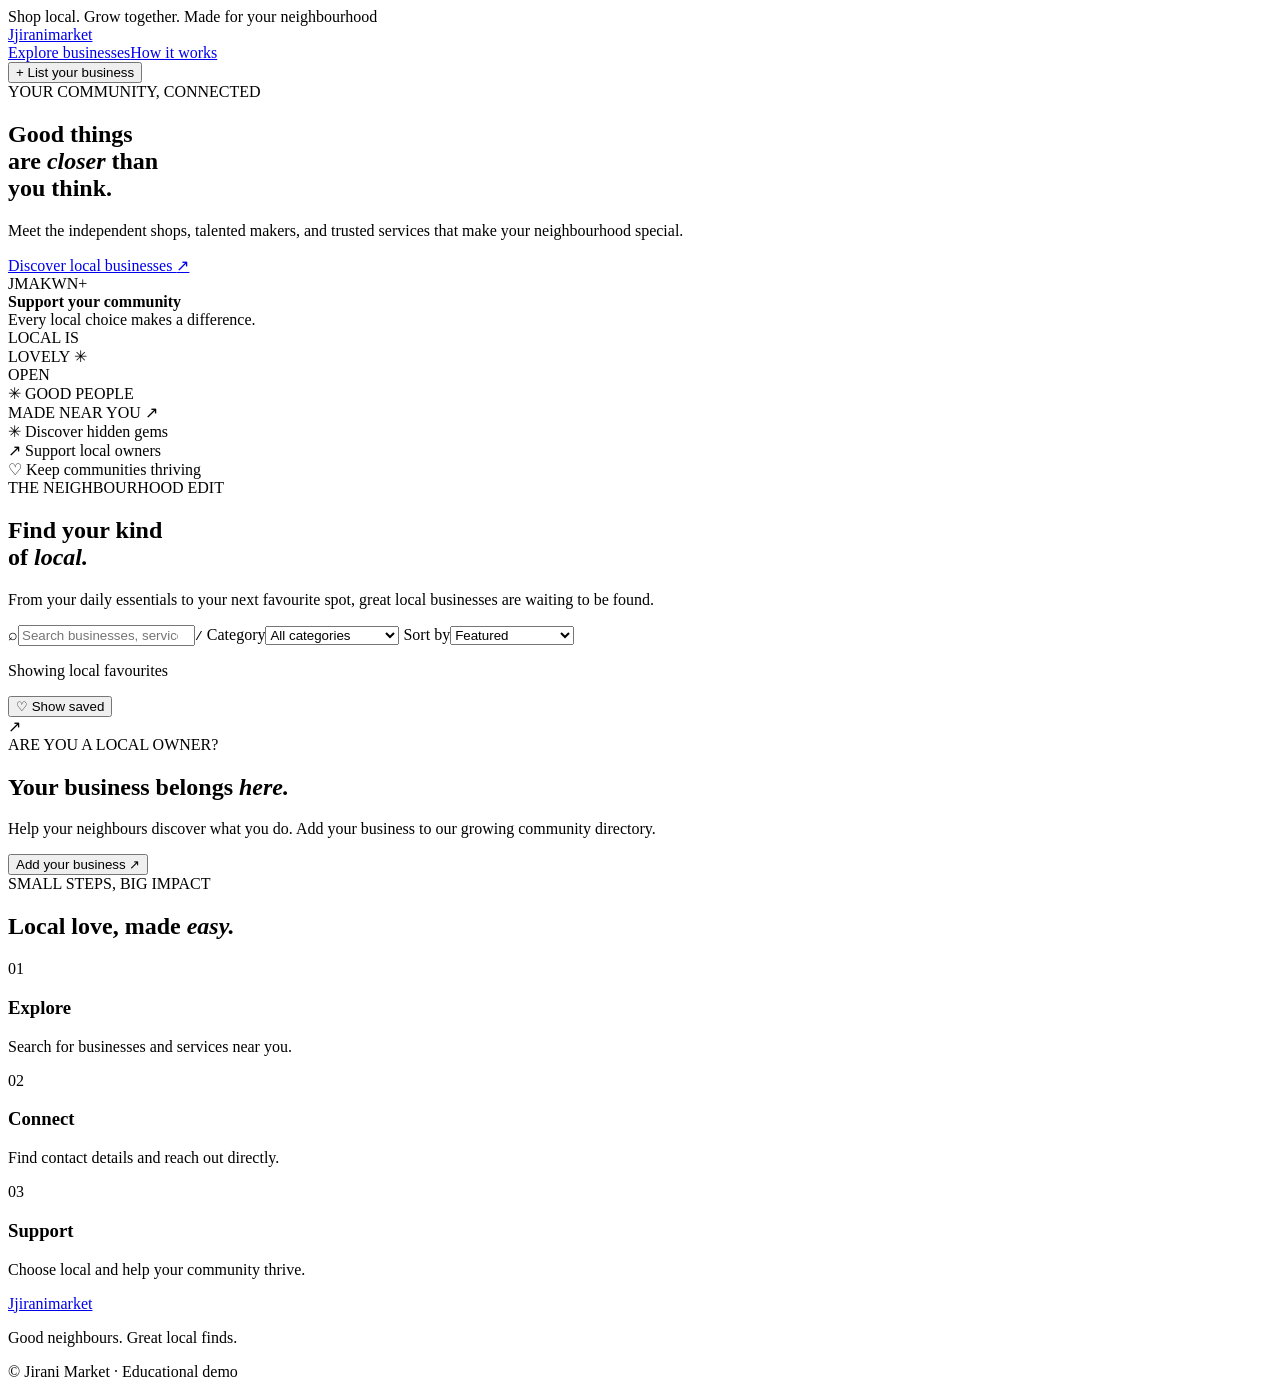
==== 09-local-business-marketplace/index.html @ b2adacb1 "Add Project 9 marketplace HTML" ====
<!doctype html>
<html lang="en">
<head>
  <meta charset="utf-8">
  <meta name="viewport" content="width=device-width, initial-scale=1">
  <meta name="description" content="Discover shops and services around your community with Jirani Market.">
  <title>Jirani Market — Discover local businesses</title>
  <link rel="preconnect" href="https://fonts.googleapis.com">
  <link rel="preconnect" href="https://fonts.gstatic.com" crossorigin>
  <link href="https://fonts.googleapis.com/css2?family=DM+Sans:wght@400;500;600;700&family=Manrope:wght@500;600;700;800&display=swap" rel="stylesheet">
  <link rel="stylesheet" href="styles.css">
  <script src="app.js" defer></script>
</head>
<body>
  <div class="announcement"><span class="announcement-dot"></span> Shop local. Grow together. <span class="announcement-note">Made for your neighbourhood</span></div>
  <header class="site-header">
    <a class="brand" href="#" aria-label="Jirani Market home"><span class="brand-mark">J</span><span>jirani<span class="brand-light">market</span></span></a>
    <nav class="desktop-nav" aria-label="Main navigation"><a href="#discover">Explore businesses</a><a href="#how-it-works">How it works</a></nav>
    <button class="button button-dark header-cta" id="open-listing">+ List your business</button>
  </header>

  <main>
    <section class="hero">
      <div class="hero-copy">
        <div class="eyebrow"><span class="eyebrow-line"></span> YOUR COMMUNITY, CONNECTED</div>
        <h1>Good things<br>are <em>closer</em> than<br>you think.</h1>
        <p class="hero-description">Meet the independent shops, talented makers, and trusted services that make your neighbourhood special.</p>
        <a class="button button-lime" href="#discover">Discover local businesses <span aria-hidden="true">↗</span></a>
        <div class="hero-proof"><div class="avatar-stack"><span>JM</span><span>AK</span><span>WN</span><span>+</span></div><span><strong>Support your community</strong><br>Every local choice makes a difference.</span></div>
      </div>
      <div class="hero-art" aria-label="Illustration of local shopping bags and storefronts">
        <div class="art-sun"></div><div class="art-label">LOCAL IS<br>LOVELY <span>✳</span></div>
        <div class="shopfront shopfront-back"><div class="shop-awning"></div><div class="shop-window"></div><div class="shop-door"></div></div>
        <div class="shopfront shopfront-front"><div class="shop-awning"></div><div class="shop-window"></div><div class="shop-door"></div><div class="shop-sign">OPEN</div></div>
        <div class="plant plant-one"><i></i><i></i><i></i><b></b></div><div class="plant plant-two"><i></i><i></i><i></i><b></b></div>
        <div class="floating-tag tag-one">✳ GOOD PEOPLE</div><div class="floating-tag tag-two">MADE NEAR YOU ↗</div>
        <div class="ground"></div>
      </div>
    </section>

    <section class="trust-strip" aria-label="Marketplace values"><div><span>✳</span> Discover hidden gems</div><div><span>↗</span> Support local owners</div><div><span>♡</span> Keep communities thriving</div></section>

    <section class="discover section-wrap" id="discover">
      <div class="section-heading"><div><div class="eyebrow">THE NEIGHBOURHOOD EDIT</div><h2>Find your kind<br>of <em>local.</em></h2></div><p>From your daily essentials to your next favourite spot, great local businesses are waiting to be found.</p></div>
      <div class="search-panel">
        <label class="search-box"><span aria-hidden="true">⌕</span><input id="search-input" type="search" placeholder="Search businesses, services, locations..." autocomplete="off"><kbd>/</kbd></label>
        <label class="filter-label"><span>Category</span><select id="category-filter"><option value="all">All categories</option><option value="Food & Drink">Food &amp; Drink</option><option value="Fashion">Fashion</option><option value="Beauty & Wellness">Beauty &amp; Wellness</option><option value="Home Services">Home Services</option><option value="Electronics">Electronics</option><option value="Shopping">Shopping</option></select></label>
        <label class="filter-label sort-filter"><span>Sort by</span><select id="sort-filter"><option value="featured">Featured</option><option value="name">Name A–Z</option><option value="price">Price: low to high</option></select></label>
      </div>
      <div class="results-bar"><p id="results-count" aria-live="polite">Showing local favourites</p><button id="favorites-toggle" class="text-button" aria-pressed="false">♡ <span>Show saved</span></button></div>
      <div id="business-grid" class="business-grid" aria-live="polite"></div>
      <div id="empty-state" class="empty-state" hidden><span>⌕</span><h3>No businesses found</h3><p>Try another search or change your filters.</p><button class="button button-dark" id="reset-filters">Clear filters</button></div>
    </section>

    <section class="owner-banner section-wrap" id="how-it-works">
      <div class="owner-symbol">↗</div><div><div class="eyebrow">ARE YOU A LOCAL OWNER?</div><h2>Your business belongs <em>here.</em></h2><p>Help your neighbours discover what you do. Add your business to our growing community directory.</p></div><button class="button button-lime" id="open-listing-bottom">Add your business <span>↗</span></button>
    </section>
    <section class="how-section section-wrap"><div class="eyebrow">SMALL STEPS, BIG IMPACT</div><h2>Local love, made <em>easy.</em></h2><div class="steps"><article><span>01</span><h3>Explore</h3><p>Search for businesses and services near you.</p></article><article><span>02</span><h3>Connect</h3><p>Find contact details and reach out directly.</p></article><article><span>03</span><h3>Support</h3><p>Choose local and help your community thrive.</p></article></div></section>
  </main>

  <footer class="site-footer"><a class="brand" href="#"><span class="brand-mark">J</span><span>jirani<span class="brand-light">market</span></span></a><p>Good neighbours. Great local finds.</p><span>© <span id="year"></span> Jirani Market · Educational demo</span></footer>

  <dialog id="listing-dialog" class="listing-dialog">
    <form id="listing-form" class="listing-form">
      <div class="dialog-top"><div><div class="eyebrow">JOIN THE NEIGHBOURHOOD</div><h2>List your <em>business.</em></h2></div><button type="button" class="icon-button" id="close-dialog" aria-label="Close form">×</button></div>
      <p class="form-intro">Share the basics so people can discover what you do. This demo saves the listing only in this browser.</p>
      <label>Business name<input name="name" required maxlength="70" placeholder="e.g. Amina's Fresh Bakes"></label>
      <div class="form-row"><label>Category<select name="category" required><option value="">Choose category</option><option>Food &amp; Drink</option><option>Fashion</option><option>Beauty &amp; Wellness</option><option>Home Services</option><option>Electronics</option><option>Shopping</option></select></label><label>Location<input name="location" required maxlength="70" placeholder="e.g. Mombasa"></label></div>
      <div class="form-row"><label>Typical price (KSh)<input name="price" type="number" min="0" step="1" placeholder="e.g. 500"></label><label>Phone / WhatsApp<input name="phone" type="tel" maxlength="20" placeholder="+254 7xx xxx xxx"></label></div>
      <label>Short description<textarea name="description" required maxlength="180" rows="3" placeholder="What makes your business special?"></textarea></label>
      <label>Emoji for your listing<input name="emoji" maxlength="4" placeholder="e.g. 🧁"></label>
      <p class="form-error" id="form-error" role="alert"></p>
      <div class="dialog-actions"><button type="button" class="button button-outline" id="cancel-dialog">Cancel</button><button type="submit" class="button button-dark">Save listing <span>↗</span></button></div>
    </form>
  </dialog>
  <div id="toast" class="toast" role="status" aria-live="polite"></div>
</body>
</html>
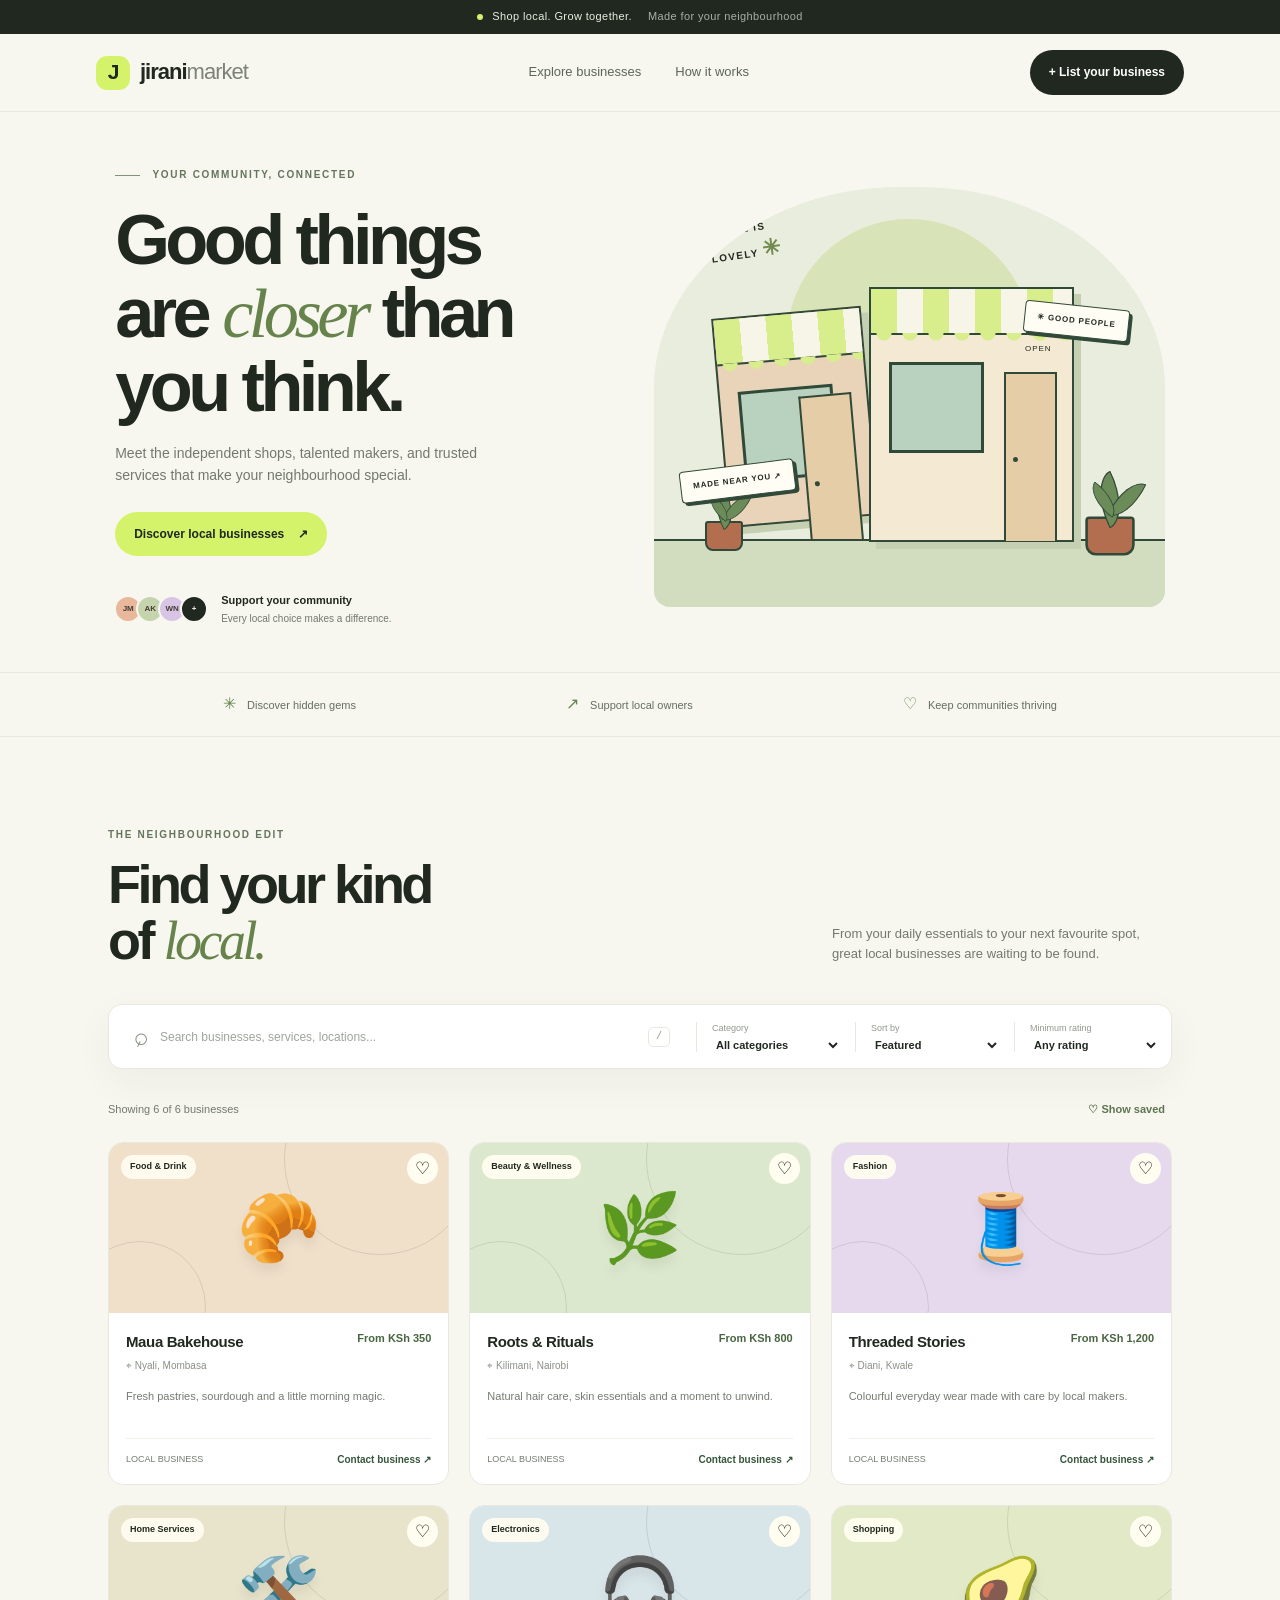
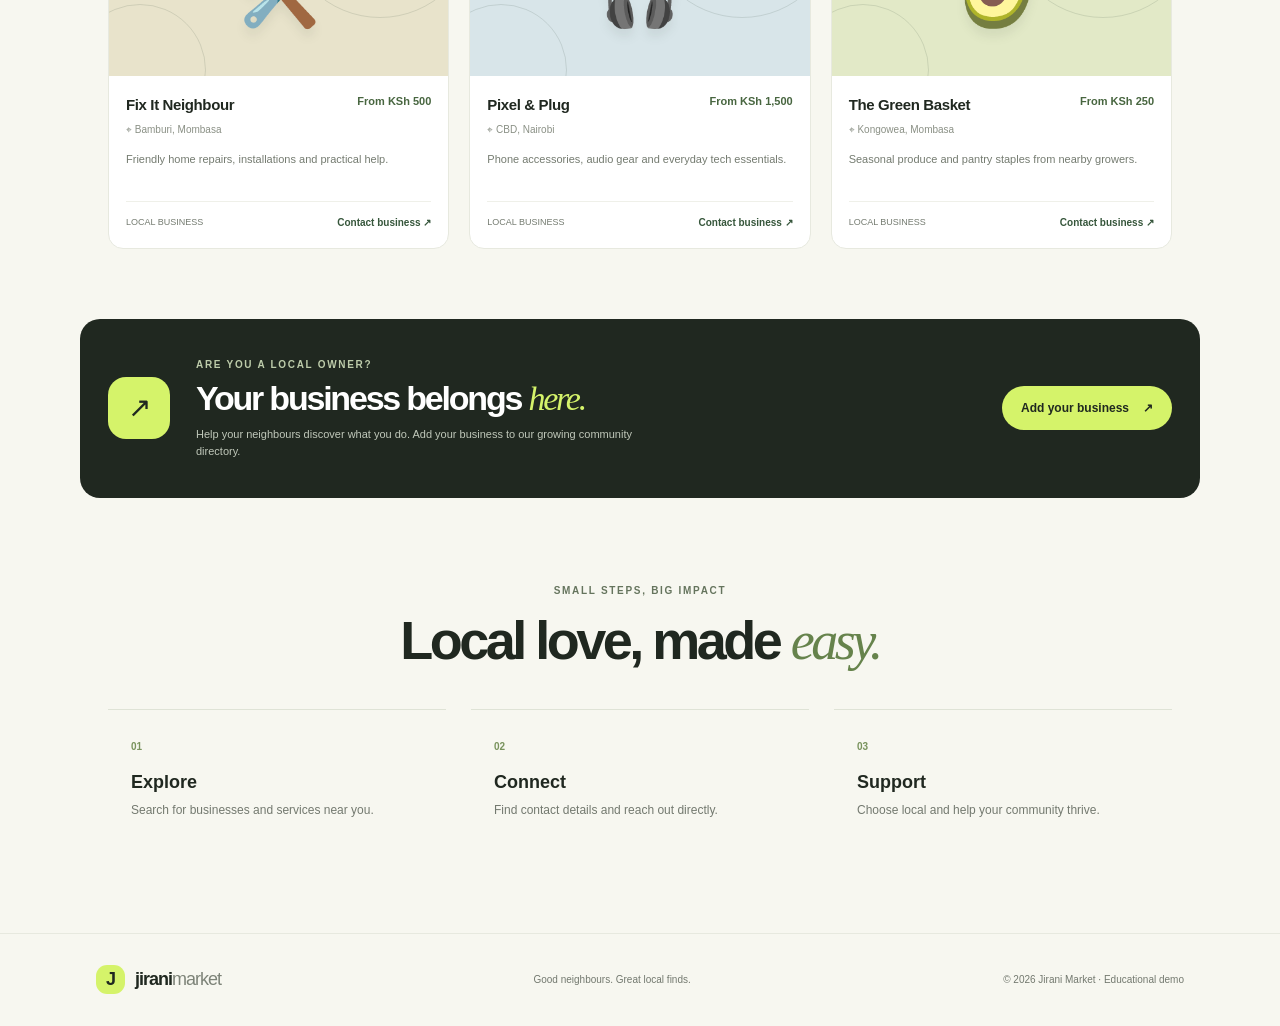
==== commit a037e478: "Add business profile and rating filter UI" ====
--- a/09-local-business-marketplace/index.html
+++ b/09-local-business-marketplace/index.html
@@ -45,7 +45,8 @@
       <div class="search-panel">
         <label class="search-box"><span aria-hidden="true">⌕</span><input id="search-input" type="search" placeholder="Search businesses, services, locations..." autocomplete="off"><kbd>/</kbd></label>
         <label class="filter-label"><span>Category</span><select id="category-filter"><option value="all">All categories</option><option value="Food & Drink">Food &amp; Drink</option><option value="Fashion">Fashion</option><option value="Beauty & Wellness">Beauty &amp; Wellness</option><option value="Home Services">Home Services</option><option value="Electronics">Electronics</option><option value="Shopping">Shopping</option></select></label>
-        <label class="filter-label sort-filter"><span>Sort by</span><select id="sort-filter"><option value="featured">Featured</option><option value="name">Name A–Z</option><option value="price">Price: low to high</option></select></label>
+        <label class="filter-label sort-filter"><span>Sort by</span><select id="sort-filter"><option value="featured">Featured</option><option value="name">Name A–Z</option><option value="price">Price: low to high</option><option value="rating">Highest rated</option></select></label>
+        <label class="filter-label rating-filter"><span>Minimum rating</span><select id="rating-filter"><option value="0">Any rating</option><option value="3">3+ stars</option><option value="4">4+ stars</option><option value="4.5">4.5+ stars</option></select></label>
       </div>
       <div class="results-bar"><p id="results-count" aria-live="polite">Showing local favourites</p><button id="favorites-toggle" class="text-button" aria-pressed="false">♡ <span>Show saved</span></button></div>
       <div id="business-grid" class="business-grid" aria-live="polite"></div>
@@ -59,6 +60,8 @@
   </main>
 
   <footer class="site-footer"><a class="brand" href="#"><span class="brand-mark">J</span><span>jirani<span class="brand-light">market</span></span></a><p>Good neighbours. Great local finds.</p><span>© <span id="year"></span> Jirani Market · Educational demo</span></footer>
+
+  <dialog id="details-dialog" class="listing-dialog details-dialog" aria-labelledby="details-title"><div id="business-details" class="details-content"></div></dialog>
 
   <dialog id="listing-dialog" class="listing-dialog">
     <form id="listing-form" class="listing-form">
--- a/09-local-business-marketplace/styles.css
+++ b/09-local-business-marketplace/styles.css
@@ -0,0 +1 @@
+:root{--ink:#202820;--muted:#73796f;--lime:#d5f36a;--cream:#f7f7f0;--paper:#fff;--line:#e7e9df;--green:#315a40;--radius:18px;--shadow:0 14px 40px #2028200c}*{box-sizing:border-box}html{scroll-behavior:smooth;scroll-padding-top:90px}body{margin:0;background:var(--cream);color:var(--ink);font-family:"DM Sans",sans-serif;font-size:15px;line-height:1.55}button,input,select,textarea{font:inherit}button,a,select{ -webkit-tap-highlight-color:transparent}a{color:inherit;text-decoration:none}.announcement{height:34px;background:var(--ink);color:#e9eddf;display:flex;align-items:center;justify-content:center;gap:9px;font-size:11px;letter-spacing:.035em}.announcement-dot{width:6px;height:6px;border-radius:50%;background:var(--lime)}.announcement-note{color:#a9b0a5;margin-left:7px}.site-header{height:78px;padding:0 7.5%;display:flex;align-items:center;justify-content:space-between;background:var(--cream);border-bottom:1px solid #e6e8de}.brand{display:inline-flex;align-items:center;gap:10px;font-family:Manrope,sans-serif;font-size:22px;font-weight:800;letter-spacing:-1px}.brand-mark{display:grid;place-items:center;width:34px;height:34px;border-radius:11px;background:var(--lime);font-size:21px}.brand-light{font-weight:500;color:#7d8378}.desktop-nav{display:flex;gap:34px;font-size:13px;color:#5d655b}.desktop-nav a:hover{color:var(--green)}.button{display:inline-flex;align-items:center;justify-content:center;gap:14px;border:0;border-radius:999px;padding:13px 19px;font-weight:700;font-size:12px;cursor:pointer;transition:transform .18s,background .18s}.button:hover{transform:translateY(-2px)}.button-dark{background:var(--ink);color:white}.button-dark:hover{background:#3a4b3b}.button-lime{background:var(--lime);color:var(--ink)}.button-lime:hover{background:#c8e85a}.button-outline{background:transparent;border:1px solid var(--line)}.hero{min-height:540px;padding:55px 9% 45px;display:grid;grid-template-columns:1fr 1.05fr;align-items:center;gap:5%;overflow:hidden}.hero-copy{max-width:460px;z-index:1}.eyebrow{font-size:10px;font-weight:700;letter-spacing:.17em;color:#65745d}.eyebrow-line{display:inline-block;width:25px;height:1px;background:#85917a;vertical-align:middle;margin-right:8px}.hero h1,.section-heading h2,.owner-banner h2,.how-section h2{font-family:Manrope,sans-serif;font-weight:700;letter-spacing:-.065em;line-height:1.04;margin:20px 0}.hero h1{font-size:clamp(48px,5.5vw,76px)}h1 em,h2 em{font-family:Georgia,serif;font-weight:400;color:#66834c}.hero-description{color:var(--muted);max-width:370px;font-size:14px;margin:0 0 25px}.hero-proof{display:flex;align-items:center;gap:13px;margin-top:35px;font-size:10px;color:var(--muted);line-height:1.7}.hero-proof strong{color:var(--ink);font-size:11px}.avatar-stack{display:flex;padding-left:5px}.avatar-stack span{width:28px;height:28px;border-radius:50%;border:2px solid var(--cream);margin-left:-6px;display:grid;place-items:center;background:#e9b79b;color:#453c32;font-size:8px;font-weight:700}.avatar-stack span:nth-child(2){background:#c5d4ad}.avatar-stack span:nth-child(3){background:#d8c5e6}.avatar-stack span:nth-child(4){background:var(--ink);color:white}.hero-art{height:420px;position:relative;border-radius:48% 48% 16px 16px;background:#e9eddd;overflow:hidden}.art-sun{position:absolute;width:245px;height:245px;border-radius:50%;background:#d8e4b7;top:32px;left:50%;transform:translateX(-50%)}.art-label{position:absolute;top:35px;left:11%;font-size:10px;line-height:1.4;font-weight:700;letter-spacing:.14em;z-index:3;transform:rotate(-8deg)}.art-label span{font-size:22px;color:#728b50}.shopfront{position:absolute;bottom:70px;border:2px solid #314938;background:#f4e9d3;box-shadow:7px 7px 0 #c5d0b2}.shopfront-back{width:150px;height:210px;left:13%;bottom:85px;transform:rotate(-5deg);background:#e9d3b9}.shopfront-front{width:205px;height:255px;left:42%;bottom:65px;z-index:2}.shop-awning{height:46px;border-bottom:2px solid #314938;background:repeating-linear-gradient(90deg,#d8ed8c 0 26px,#f7f5e8 26px 52px);position:relative}.shop-awning:after{content:"";position:absolute;bottom:-8px;left:0;right:0;height:8px;background:radial-gradient(circle at 13px 0,#d8ed8c 7px,transparent 8px) 0 0/26px 8px repeat-x}.shop-window{position:absolute;left:18px;top:73px;width:95px;height:91px;background:#b9d2c0;border:3px solid #314938}.shop-door{position:absolute;right:15px;top:83px;width:53px;height:169px;background:#e5cda8;border:2px solid #314938;border-bottom:0}.shop-door:after{content:"";position:absolute;top:50%;left:7px;width:5px;height:5px;border-radius:50%;background:#314938}.shop-sign{position:absolute;top:54px;right:20px;font-size:8px;letter-spacing:.12em;z-index:3}.plant{position:absolute;bottom:56px;z-index:3}.plant b{display:block;width:38px;height:30px;background:#b36e4f;border:2px solid #314938;border-radius:3px 3px 8px 8px}.plant i{position:absolute;bottom:23px;left:9px;width:20px;height:40px;border-radius:100% 0 100% 0;background:#6b8b58;transform:rotate(-26deg);border:1px solid #314938}.plant i:nth-child(2){left:22px;transform:rotate(26deg) scale(.85)}.plant i:nth-child(3){left:4px;transform:rotate(-52deg) scale(.7)}.plant-one{left:10%}.plant-two{right:7%;transform:scale(1.3)}.floating-tag{position:absolute;z-index:4;background:#fffdf4;border:1px solid #314938;border-radius:4px;padding:9px 12px;font-size:8px;font-weight:700;letter-spacing:.1em;box-shadow:3px 3px 0 #314938}.tag-one{right:7%;top:28%;transform:rotate(6deg)}.tag-two{left:5%;bottom:26%;transform:rotate(-7deg)}.ground{position:absolute;bottom:0;left:0;right:0;height:68px;background:#d2ddc0;border-top:2px solid #314938}.trust-strip{border-top:1px solid var(--line);border-bottom:1px solid var(--line);padding:19px 10%;display:flex;justify-content:space-around;gap:20px;color:#656e61;font-size:11px}.trust-strip span{font-size:16px;color:#64844b;margin-right:8px}.section-wrap{max-width:1120px;margin:0 auto;padding-left:28px;padding-right:28px}.discover{padding-top:90px;padding-bottom:70px}.section-heading{display:flex;align-items:flex-end;justify-content:space-between;gap:30px;margin-bottom:35px}.section-heading h2,.owner-banner h2,.how-section h2{font-size:clamp(38px,4.5vw,54px)}.section-heading h2{margin:14px 0 0}.section-heading>p{max-width:340px;color:var(--muted);font-size:13px;margin:0 0 5px}.search-panel{display:flex;align-items:center;gap:14px;background:#fff;border:1px solid var(--line);border-radius:14px;padding:12px;box-shadow:var(--shadow)}.search-box{display:flex;align-items:center;gap:10px;flex:1;min-width:180px;padding:0 12px}.search-box>span{font-size:25px;color:#899282;transform:rotate(-20deg)}.search-box input{width:100%;border:0;outline:0;background:transparent;font-size:12px;color:var(--ink)}.search-box input::placeholder{color:#a0a59b}.search-box kbd{border:1px solid var(--line);border-radius:5px;padding:1px 7px;color:#92988d;font-size:10px}.filter-label{display:flex;flex-direction:column;gap:2px;border-left:1px solid var(--line);padding-left:15px;min-width:145px}.filter-label>span{font-size:9px;color:#92988d}.filter-label select{border:0;outline:0;background:transparent;color:var(--ink);font-size:11px;font-weight:600;max-width:160px}.results-bar{display:flex;align-items:center;justify-content:space-between;margin:25px 0 17px}.results-bar p{font-size:11px;color:var(--muted);margin:0}.text-button{border:0;background:transparent;color:#5e7550;font-size:11px;font-weight:700;cursor:pointer;padding:7px}.text-button[aria-pressed=true]{background:#e9efdc;border-radius:999px}.business-grid{display:grid;grid-template-columns:repeat(3,minmax(0,1fr));gap:20px}.business-card{background:#fff;border:1px solid var(--line);border-radius:15px;overflow:hidden;transition:transform .2s,box-shadow .2s}.business-card:hover{transform:translateY(-4px);box-shadow:0 16px 35px #20282010}.card-visual{height:170px;position:relative;display:grid;place-items:center;overflow:hidden;background:var(--card-bg,#e8eddc)}.card-visual:before,.card-visual:after{content:"";position:absolute;border-radius:50%;border:1px solid #31493822}.card-visual:before{width:190px;height:190px;right:-28px;top:-80px}.card-visual:after{width:130px;height:130px;left:-35px;bottom:-60px}.business-emoji{font-size:67px;filter:drop-shadow(0 8px 5px #1f2b1c12);z-index:1}.category-chip{position:absolute;top:12px;left:12px;padding:5px 9px;background:#fffdf0eF;border-radius:999px;font-size:9px;font-weight:700;z-index:2}.save-button{position:absolute;top:10px;right:10px;width:31px;height:31px;border:0;border-radius:50%;background:#fffdf0;display:grid;place-items:center;font-size:17px;cursor:pointer;z-index:2}.save-button[aria-pressed=true]{background:var(--lime);color:#263c26}.card-body{padding:17px}.card-title-row{display:flex;align-items:flex-start;justify-content:space-between;gap:8px}.card-title-row h3{font-family:Manrope,sans-serif;font-size:15px;letter-spacing:-.025em;margin:0 0 5px}.location{color:#8a9085;font-size:10px;margin:0}.price{white-space:nowrap;color:#486640;font-size:11px;font-weight:700}.card-description{font-size:11px;color:#747b70;min-height:36px;margin:14px 0}.card-footer{display:flex;align-items:center;justify-content:space-between;border-top:1px solid #eff0e9;padding-top:13px}.card-category{font-size:9px;color:#747b70}.contact-link{display:inline-flex;align-items:center;gap:5px;font-size:10px;font-weight:700;color:#36563b}.contact-link:hover{text-decoration:underline}.empty-state{text-align:center;padding:50px 20px}.empty-state>span{font-size:38px;color:#8b9b78}.empty-state h3{font-family:Manrope,sans-serif}.empty-state p{color:var(--muted);font-size:12px}.owner-banner{background:var(--ink);color:white;border-radius:20px;margin-bottom:85px;padding-top:38px;padding-bottom:38px;display:flex;align-items:center;gap:26px}.owner-symbol{width:62px;height:62px;flex-shrink:0;display:grid;place-items:center;background:var(--lime);color:var(--ink);border-radius:18px;font-size:28px}.owner-banner .eyebrow{color:#bdccaa}.owner-banner h2{font-size:34px;margin:9px 0}.owner-banner h2 em{color:var(--lime)}.owner-banner p{font-size:11px;color:#c0c8ba;max-width:440px;margin:0}.owner-banner>.button{margin-left:auto;white-space:nowrap}.how-section{padding-bottom:90px;text-align:center}.how-section h2{margin:14px 0 40px}.steps{display:grid;grid-template-columns:repeat(3,1fr);gap:25px;text-align:left}.steps article{padding:23px;border-top:1px solid #dfe3d6}.steps article>span{font-size:10px;color:#79935d;font-weight:700}.steps h3{font-family:Manrope,sans-serif;font-size:18px;margin:12px 0 5px}.steps p{font-size:12px;color:var(--muted);margin:0}.site-footer{border-top:1px solid var(--line);padding:28px 7.5%;display:flex;align-items:center;justify-content:space-between;gap:20px}.site-footer .brand{font-size:18px}.site-footer .brand-mark{width:29px;height:29px;font-size:18px}.site-footer p,.site-footer>span{font-size:10px;color:var(--muted)}.listing-dialog{border:0;border-radius:20px;padding:0;width:min(590px,calc(100% - 28px));max-height:90vh;box-shadow:0 25px 90px #10191044}.listing-dialog::backdrop{background:#18201999;backdrop-filter:blur(3px)}.listing-form{padding:30px}.dialog-top{display:flex;align-items:flex-start;justify-content:space-between;gap:20px}.dialog-top h2{font-family:Manrope,sans-serif;font-size:34px;letter-spacing:-.06em;margin:10px 0}.dialog-top h2 em{font-family:Georgia,serif;font-weight:400}.icon-button{width:34px;height:34px;border:1px solid var(--line);border-radius:50%;background:#fff;font-size:23px;cursor:pointer}.form-intro{font-size:12px;color:var(--muted);margin:0 0 20px}.listing-form>label,.form-row label{display:flex;flex-direction:column;gap:6px;margin:12px 0;font-size:11px;font-weight:700}.listing-form input,.listing-form select,.listing-form textarea{width:100%;border:1px solid #dfe3d8;border-radius:9px;background:#fcfcf8;padding:11px 12px;outline:0;font-size:12px;font-weight:400;color:var(--ink)}.listing-form input:focus,.listing-form select:focus,.listing-form textarea:focus{border-color:#78915d;box-shadow:0 0 0 3px #d5f36a55}.form-row{display:grid;grid-template-columns:1fr 1fr;gap:14px}.form-error{min-height:16px;color:#b53d35;font-size:11px}.dialog-actions{display:flex;justify-content:flex-end;gap:10px;margin-top:8px}.toast{position:fixed;bottom:22px;left:50%;transform:translate(-50%,20px);background:var(--ink);color:#fff;padding:12px 18px;border-radius:999px;font-size:11px;box-shadow:var(--shadow);opacity:0;pointer-events:none;transition:opacity .2s,transform .2s;z-index:10}.toast.visible{opacity:1;transform:translate(-50%,0)}[hidden]{display:none!important}:focus-visible{outline:3px solid #91b75f;outline-offset:3px}@media(max-width:800px){.site-header{padding:0 5%}.desktop-nav{gap:16px}.hero{padding:45px 6%;grid-template-columns:1fr 1fr;gap:3%}.hero-art{height:360px}.shopfront-front{transform:scale(.83);transform-origin:bottom left;left:35%}.shopfront-back{transform:scale(.8) rotate(-5deg);transform-origin:bottom left;left:7%}.business-grid{grid-template-columns:repeat(2,minmax(0,1fr))}.owner-banner{margin-left:20px;margin-right:20px;gap:16px}.owner-banner h2{font-size:28px}.owner-banner>.button{padding:12px}.section-wrap{padding-left:24px;padding-right:24px}.site-footer{padding:25px 5%}}@media(max-width:580px){.announcement-note{display:none}.site-header{height:68px}.brand{font-size:19px}.brand-mark{width:30px;height:30px}.desktop-nav{display:none}.header-cta{font-size:10px;padding:11px 13px}.hero{grid-template-columns:1fr;padding:45px 7% 25px;gap:20px}.hero h1{font-size:58px}.hero-art{height:320px;margin:0 4%}.trust-strip{padding:17px 5%;justify-content:center;flex-wrap:wrap;gap:10px 22px}.trust-strip div{font-size:10px}.discover{padding-top:65px;padding-bottom:45px}.section-heading{display:block}.section-heading>p{margin-top:15px}.search-panel{flex-wrap:wrap;gap:10px}.search-box{flex-basis:100%;padding:5px 8px 12px;border-bottom:1px solid var(--line)}.filter-label{flex:1;min-width:0;padding-left:8px}.filter-label select{max-width:100%;font-size:10px}.sort-filter{border-left:1px solid var(--line)}.business-grid{grid-template-columns:1fr;gap:14px}.card-visual{height:185px}.card-description{min-height:0}.owner-banner{display:grid;grid-template-columns:52px 1fr;padding:25px;margin:0 14px 60px}.owner-symbol{width:48px;height:48px;border-radius:14px}.owner-banner h2{font-size:27px}.owner-banner>.button{grid-column:1/-1;margin:8px 0 0;width:100%}.steps{grid-template-columns:1fr;gap:5px}.steps article{padding:17px 10px}.how-section{padding-bottom:60px}.site-footer{flex-wrap:wrap;justify-content:center;text-align:center;gap:7px}.site-footer .brand{width:100%;justify-content:center}.site-footer p,.site-footer>span{width:100%;margin:0}.listing-form{padding:22px}.form-row{grid-template-columns:1fr;gap:0}.dialog-top h2{font-size:29px}}
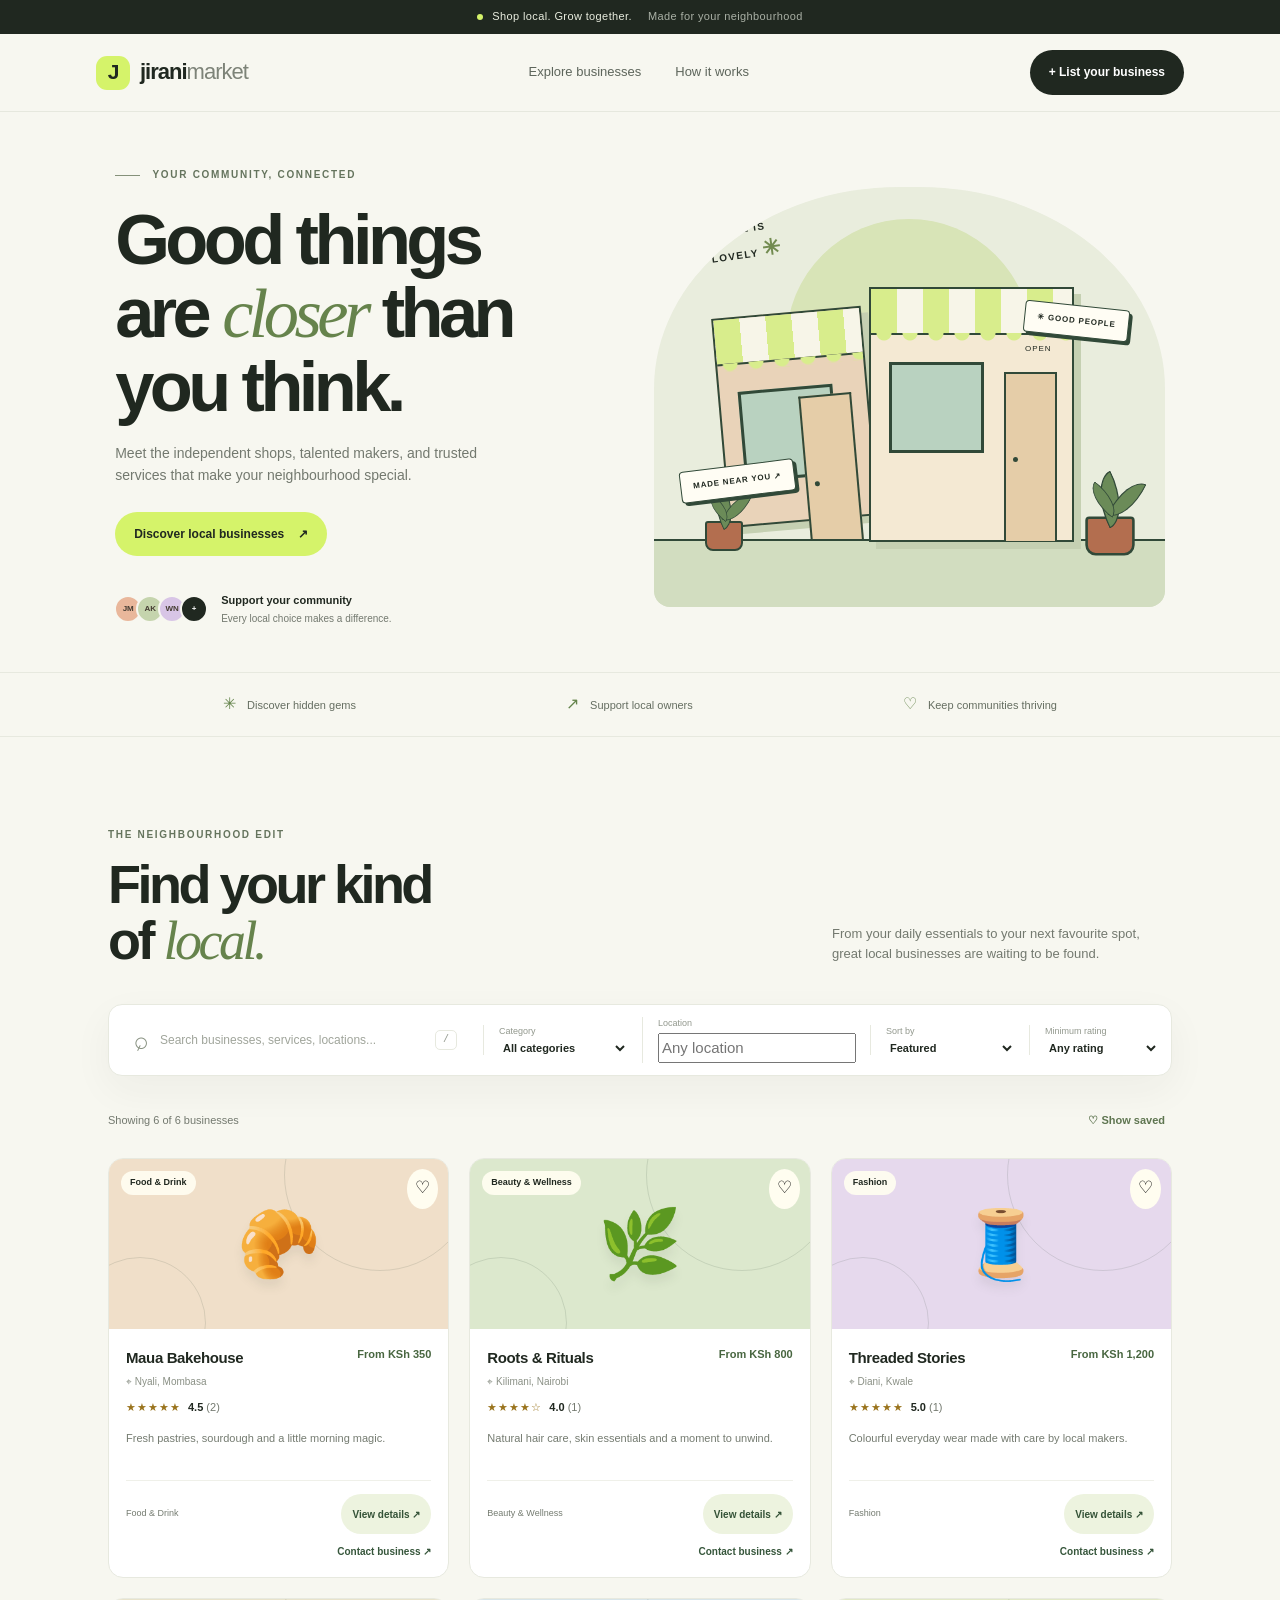
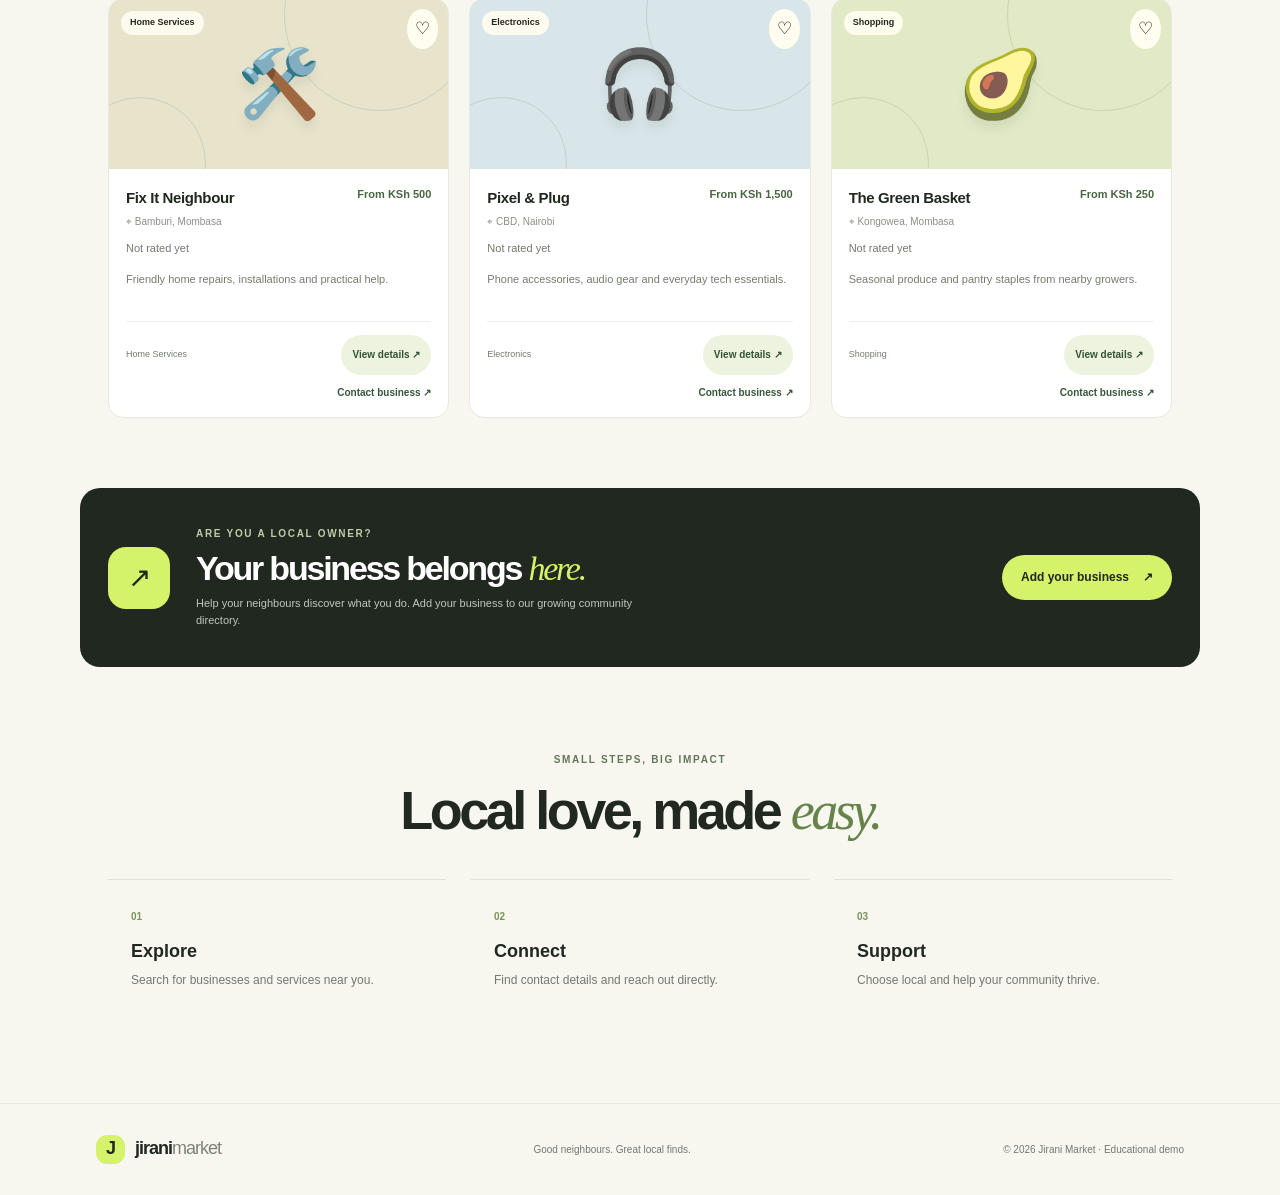
==== commit f4979ccb: "Add location filter to Jirani Market search" ====
--- a/09-local-business-marketplace/index.html
+++ b/09-local-business-marketplace/index.html
@@ -45,6 +45,7 @@
       <div class="search-panel">
         <label class="search-box"><span aria-hidden="true">⌕</span><input id="search-input" type="search" placeholder="Search businesses, services, locations..." autocomplete="off"><kbd>/</kbd></label>
         <label class="filter-label"><span>Category</span><select id="category-filter"><option value="all">All categories</option><option value="Food & Drink">Food &amp; Drink</option><option value="Fashion">Fashion</option><option value="Beauty & Wellness">Beauty &amp; Wellness</option><option value="Home Services">Home Services</option><option value="Electronics">Electronics</option><option value="Shopping">Shopping</option></select></label>
+        <label class="filter-label location-filter"><span>Location</span><input id="location-filter" type="search" placeholder="Any location" aria-label="Filter businesses by location"></label>
         <label class="filter-label sort-filter"><span>Sort by</span><select id="sort-filter"><option value="featured">Featured</option><option value="name">Name A–Z</option><option value="price">Price: low to high</option><option value="rating">Highest rated</option></select></label>
         <label class="filter-label rating-filter"><span>Minimum rating</span><select id="rating-filter"><option value="0">Any rating</option><option value="3">3+ stars</option><option value="4">4+ stars</option><option value="4.5">4.5+ stars</option></select></label>
       </div>
--- a/09-local-business-marketplace/styles.css
+++ b/09-local-business-marketplace/styles.css
@@ -1 +1,7 @@
 :root{--ink:#202820;--muted:#73796f;--lime:#d5f36a;--cream:#f7f7f0;--paper:#fff;--line:#e7e9df;--green:#315a40;--radius:18px;--shadow:0 14px 40px #2028200c}*{box-sizing:border-box}html{scroll-behavior:smooth;scroll-padding-top:90px}body{margin:0;background:var(--cream);color:var(--ink);font-family:"DM Sans",sans-serif;font-size:15px;line-height:1.55}button,input,select,textarea{font:inherit}button,a,select{ -webkit-tap-highlight-color:transparent}a{color:inherit;text-decoration:none}.announcement{height:34px;background:var(--ink);color:#e9eddf;display:flex;align-items:center;justify-content:center;gap:9px;font-size:11px;letter-spacing:.035em}.announcement-dot{width:6px;height:6px;border-radius:50%;background:var(--lime)}.announcement-note{color:#a9b0a5;margin-left:7px}.site-header{height:78px;padding:0 7.5%;display:flex;align-items:center;justify-content:space-between;background:var(--cream);border-bottom:1px solid #e6e8de}.brand{display:inline-flex;align-items:center;gap:10px;font-family:Manrope,sans-serif;font-size:22px;font-weight:800;letter-spacing:-1px}.brand-mark{display:grid;place-items:center;width:34px;height:34px;border-radius:11px;background:var(--lime);font-size:21px}.brand-light{font-weight:500;color:#7d8378}.desktop-nav{display:flex;gap:34px;font-size:13px;color:#5d655b}.desktop-nav a:hover{color:var(--green)}.button{display:inline-flex;align-items:center;justify-content:center;gap:14px;border:0;border-radius:999px;padding:13px 19px;font-weight:700;font-size:12px;cursor:pointer;transition:transform .18s,background .18s}.button:hover{transform:translateY(-2px)}.button-dark{background:var(--ink);color:white}.button-dark:hover{background:#3a4b3b}.button-lime{background:var(--lime);color:var(--ink)}.button-lime:hover{background:#c8e85a}.button-outline{background:transparent;border:1px solid var(--line)}.hero{min-height:540px;padding:55px 9% 45px;display:grid;grid-template-columns:1fr 1.05fr;align-items:center;gap:5%;overflow:hidden}.hero-copy{max-width:460px;z-index:1}.eyebrow{font-size:10px;font-weight:700;letter-spacing:.17em;color:#65745d}.eyebrow-line{display:inline-block;width:25px;height:1px;background:#85917a;vertical-align:middle;margin-right:8px}.hero h1,.section-heading h2,.owner-banner h2,.how-section h2{font-family:Manrope,sans-serif;font-weight:700;letter-spacing:-.065em;line-height:1.04;margin:20px 0}.hero h1{font-size:clamp(48px,5.5vw,76px)}h1 em,h2 em{font-family:Georgia,serif;font-weight:400;color:#66834c}.hero-description{color:var(--muted);max-width:370px;font-size:14px;margin:0 0 25px}.hero-proof{display:flex;align-items:center;gap:13px;margin-top:35px;font-size:10px;color:var(--muted);line-height:1.7}.hero-proof strong{color:var(--ink);font-size:11px}.avatar-stack{display:flex;padding-left:5px}.avatar-stack span{width:28px;height:28px;border-radius:50%;border:2px solid var(--cream);margin-left:-6px;display:grid;place-items:center;background:#e9b79b;color:#453c32;font-size:8px;font-weight:700}.avatar-stack span:nth-child(2){background:#c5d4ad}.avatar-stack span:nth-child(3){background:#d8c5e6}.avatar-stack span:nth-child(4){background:var(--ink);color:white}.hero-art{height:420px;position:relative;border-radius:48% 48% 16px 16px;background:#e9eddd;overflow:hidden}.art-sun{position:absolute;width:245px;height:245px;border-radius:50%;background:#d8e4b7;top:32px;left:50%;transform:translateX(-50%)}.art-label{position:absolute;top:35px;left:11%;font-size:10px;line-height:1.4;font-weight:700;letter-spacing:.14em;z-index:3;transform:rotate(-8deg)}.art-label span{font-size:22px;color:#728b50}.shopfront{position:absolute;bottom:70px;border:2px solid #314938;background:#f4e9d3;box-shadow:7px 7px 0 #c5d0b2}.shopfront-back{width:150px;height:210px;left:13%;bottom:85px;transform:rotate(-5deg);background:#e9d3b9}.shopfront-front{width:205px;height:255px;left:42%;bottom:65px;z-index:2}.shop-awning{height:46px;border-bottom:2px solid #314938;background:repeating-linear-gradient(90deg,#d8ed8c 0 26px,#f7f5e8 26px 52px);position:relative}.shop-awning:after{content:"";position:absolute;bottom:-8px;left:0;right:0;height:8px;background:radial-gradient(circle at 13px 0,#d8ed8c 7px,transparent 8px) 0 0/26px 8px repeat-x}.shop-window{position:absolute;left:18px;top:73px;width:95px;height:91px;background:#b9d2c0;border:3px solid #314938}.shop-door{position:absolute;right:15px;top:83px;width:53px;height:169px;background:#e5cda8;border:2px solid #314938;border-bottom:0}.shop-door:after{content:"";position:absolute;top:50%;left:7px;width:5px;height:5px;border-radius:50%;background:#314938}.shop-sign{position:absolute;top:54px;right:20px;font-size:8px;letter-spacing:.12em;z-index:3}.plant{position:absolute;bottom:56px;z-index:3}.plant b{display:block;width:38px;height:30px;background:#b36e4f;border:2px solid #314938;border-radius:3px 3px 8px 8px}.plant i{position:absolute;bottom:23px;left:9px;width:20px;height:40px;border-radius:100% 0 100% 0;background:#6b8b58;transform:rotate(-26deg);border:1px solid #314938}.plant i:nth-child(2){left:22px;transform:rotate(26deg) scale(.85)}.plant i:nth-child(3){left:4px;transform:rotate(-52deg) scale(.7)}.plant-one{left:10%}.plant-two{right:7%;transform:scale(1.3)}.floating-tag{position:absolute;z-index:4;background:#fffdf4;border:1px solid #314938;border-radius:4px;padding:9px 12px;font-size:8px;font-weight:700;letter-spacing:.1em;box-shadow:3px 3px 0 #314938}.tag-one{right:7%;top:28%;transform:rotate(6deg)}.tag-two{left:5%;bottom:26%;transform:rotate(-7deg)}.ground{position:absolute;bottom:0;left:0;right:0;height:68px;background:#d2ddc0;border-top:2px solid #314938}.trust-strip{border-top:1px solid var(--line);border-bottom:1px solid var(--line);padding:19px 10%;display:flex;justify-content:space-around;gap:20px;color:#656e61;font-size:11px}.trust-strip span{font-size:16px;color:#64844b;margin-right:8px}.section-wrap{max-width:1120px;margin:0 auto;padding-left:28px;padding-right:28px}.discover{padding-top:90px;padding-bottom:70px}.section-heading{display:flex;align-items:flex-end;justify-content:space-between;gap:30px;margin-bottom:35px}.section-heading h2,.owner-banner h2,.how-section h2{font-size:clamp(38px,4.5vw,54px)}.section-heading h2{margin:14px 0 0}.section-heading>p{max-width:340px;color:var(--muted);font-size:13px;margin:0 0 5px}.search-panel{display:flex;align-items:center;gap:14px;background:#fff;border:1px solid var(--line);border-radius:14px;padding:12px;box-shadow:var(--shadow)}.search-box{display:flex;align-items:center;gap:10px;flex:1;min-width:180px;padding:0 12px}.search-box>span{font-size:25px;color:#899282;transform:rotate(-20deg)}.search-box input{width:100%;border:0;outline:0;background:transparent;font-size:12px;color:var(--ink)}.search-box input::placeholder{color:#a0a59b}.search-box kbd{border:1px solid var(--line);border-radius:5px;padding:1px 7px;color:#92988d;font-size:10px}.filter-label{display:flex;flex-direction:column;gap:2px;border-left:1px solid var(--line);padding-left:15px;min-width:145px}.filter-label>span{font-size:9px;color:#92988d}.filter-label select{border:0;outline:0;background:transparent;color:var(--ink);font-size:11px;font-weight:600;max-width:160px}.results-bar{display:flex;align-items:center;justify-content:space-between;margin:25px 0 17px}.results-bar p{font-size:11px;color:var(--muted);margin:0}.text-button{border:0;background:transparent;color:#5e7550;font-size:11px;font-weight:700;cursor:pointer;padding:7px}.text-button[aria-pressed=true]{background:#e9efdc;border-radius:999px}.business-grid{display:grid;grid-template-columns:repeat(3,minmax(0,1fr));gap:20px}.business-card{background:#fff;border:1px solid var(--line);border-radius:15px;overflow:hidden;transition:transform .2s,box-shadow .2s}.business-card:hover{transform:translateY(-4px);box-shadow:0 16px 35px #20282010}.card-visual{height:170px;position:relative;display:grid;place-items:center;overflow:hidden;background:var(--card-bg,#e8eddc)}.card-visual:before,.card-visual:after{content:"";position:absolute;border-radius:50%;border:1px solid #31493822}.card-visual:before{width:190px;height:190px;right:-28px;top:-80px}.card-visual:after{width:130px;height:130px;left:-35px;bottom:-60px}.business-emoji{font-size:67px;filter:drop-shadow(0 8px 5px #1f2b1c12);z-index:1}.category-chip{position:absolute;top:12px;left:12px;padding:5px 9px;background:#fffdf0eF;border-radius:999px;font-size:9px;font-weight:700;z-index:2}.save-button{position:absolute;top:10px;right:10px;width:31px;height:31px;border:0;border-radius:50%;background:#fffdf0;display:grid;place-items:center;font-size:17px;cursor:pointer;z-index:2}.save-button[aria-pressed=true]{background:var(--lime);color:#263c26}.card-body{padding:17px}.card-title-row{display:flex;align-items:flex-start;justify-content:space-between;gap:8px}.card-title-row h3{font-family:Manrope,sans-serif;font-size:15px;letter-spacing:-.025em;margin:0 0 5px}.location{color:#8a9085;font-size:10px;margin:0}.price{white-space:nowrap;color:#486640;font-size:11px;font-weight:700}.card-description{font-size:11px;color:#747b70;min-height:36px;margin:14px 0}.card-footer{display:flex;align-items:center;justify-content:space-between;border-top:1px solid #eff0e9;padding-top:13px}.card-category{font-size:9px;color:#747b70}.contact-link{display:inline-flex;align-items:center;gap:5px;font-size:10px;font-weight:700;color:#36563b}.contact-link:hover{text-decoration:underline}.empty-state{text-align:center;padding:50px 20px}.empty-state>span{font-size:38px;color:#8b9b78}.empty-state h3{font-family:Manrope,sans-serif}.empty-state p{color:var(--muted);font-size:12px}.owner-banner{background:var(--ink);color:white;border-radius:20px;margin-bottom:85px;padding-top:38px;padding-bottom:38px;display:flex;align-items:center;gap:26px}.owner-symbol{width:62px;height:62px;flex-shrink:0;display:grid;place-items:center;background:var(--lime);color:var(--ink);border-radius:18px;font-size:28px}.owner-banner .eyebrow{color:#bdccaa}.owner-banner h2{font-size:34px;margin:9px 0}.owner-banner h2 em{color:var(--lime)}.owner-banner p{font-size:11px;color:#c0c8ba;max-width:440px;margin:0}.owner-banner>.button{margin-left:auto;white-space:nowrap}.how-section{padding-bottom:90px;text-align:center}.how-section h2{margin:14px 0 40px}.steps{display:grid;grid-template-columns:repeat(3,1fr);gap:25px;text-align:left}.steps article{padding:23px;border-top:1px solid #dfe3d6}.steps article>span{font-size:10px;color:#79935d;font-weight:700}.steps h3{font-family:Manrope,sans-serif;font-size:18px;margin:12px 0 5px}.steps p{font-size:12px;color:var(--muted);margin:0}.site-footer{border-top:1px solid var(--line);padding:28px 7.5%;display:flex;align-items:center;justify-content:space-between;gap:20px}.site-footer .brand{font-size:18px}.site-footer .brand-mark{width:29px;height:29px;font-size:18px}.site-footer p,.site-footer>span{font-size:10px;color:var(--muted)}.listing-dialog{border:0;border-radius:20px;padding:0;width:min(590px,calc(100% - 28px));max-height:90vh;box-shadow:0 25px 90px #10191044}.listing-dialog::backdrop{background:#18201999;backdrop-filter:blur(3px)}.listing-form{padding:30px}.dialog-top{display:flex;align-items:flex-start;justify-content:space-between;gap:20px}.dialog-top h2{font-family:Manrope,sans-serif;font-size:34px;letter-spacing:-.06em;margin:10px 0}.dialog-top h2 em{font-family:Georgia,serif;font-weight:400}.icon-button{width:34px;height:34px;border:1px solid var(--line);border-radius:50%;background:#fff;font-size:23px;cursor:pointer}.form-intro{font-size:12px;color:var(--muted);margin:0 0 20px}.listing-form>label,.form-row label{display:flex;flex-direction:column;gap:6px;margin:12px 0;font-size:11px;font-weight:700}.listing-form input,.listing-form select,.listing-form textarea{width:100%;border:1px solid #dfe3d8;border-radius:9px;background:#fcfcf8;padding:11px 12px;outline:0;font-size:12px;font-weight:400;color:var(--ink)}.listing-form input:focus,.listing-form select:focus,.listing-form textarea:focus{border-color:#78915d;box-shadow:0 0 0 3px #d5f36a55}.form-row{display:grid;grid-template-columns:1fr 1fr;gap:14px}.form-error{min-height:16px;color:#b53d35;font-size:11px}.dialog-actions{display:flex;justify-content:flex-end;gap:10px;margin-top:8px}.toast{position:fixed;bottom:22px;left:50%;transform:translate(-50%,20px);background:var(--ink);color:#fff;padding:12px 18px;border-radius:999px;font-size:11px;box-shadow:var(--shadow);opacity:0;pointer-events:none;transition:opacity .2s,transform .2s;z-index:10}.toast.visible{opacity:1;transform:translate(-50%,0)}[hidden]{display:none!important}:focus-visible{outline:3px solid #91b75f;outline-offset:3px}@media(max-width:800px){.site-header{padding:0 5%}.desktop-nav{gap:16px}.hero{padding:45px 6%;grid-template-columns:1fr 1fr;gap:3%}.hero-art{height:360px}.shopfront-front{transform:scale(.83);transform-origin:bottom left;left:35%}.shopfront-back{transform:scale(.8) rotate(-5deg);transform-origin:bottom left;left:7%}.business-grid{grid-template-columns:repeat(2,minmax(0,1fr))}.owner-banner{margin-left:20px;margin-right:20px;gap:16px}.owner-banner h2{font-size:28px}.owner-banner>.button{padding:12px}.section-wrap{padding-left:24px;padding-right:24px}.site-footer{padding:25px 5%}}@media(max-width:580px){.announcement-note{display:none}.site-header{height:68px}.brand{font-size:19px}.brand-mark{width:30px;height:30px}.desktop-nav{display:none}.header-cta{font-size:10px;padding:11px 13px}.hero{grid-template-columns:1fr;padding:45px 7% 25px;gap:20px}.hero h1{font-size:58px}.hero-art{height:320px;margin:0 4%}.trust-strip{padding:17px 5%;justify-content:center;flex-wrap:wrap;gap:10px 22px}.trust-strip div{font-size:10px}.discover{padding-top:65px;padding-bottom:45px}.section-heading{display:block}.section-heading>p{margin-top:15px}.search-panel{flex-wrap:wrap;gap:10px}.search-box{flex-basis:100%;padding:5px 8px 12px;border-bottom:1px solid var(--line)}.filter-label{flex:1;min-width:0;padding-left:8px}.filter-label select{max-width:100%;font-size:10px}.sort-filter{border-left:1px solid var(--line)}.business-grid{grid-template-columns:1fr;gap:14px}.card-visual{height:185px}.card-description{min-height:0}.owner-banner{display:grid;grid-template-columns:52px 1fr;padding:25px;margin:0 14px 60px}.owner-symbol{width:48px;height:48px;border-radius:14px}.owner-banner h2{font-size:27px}.owner-banner>.button{grid-column:1/-1;margin:8px 0 0;width:100%}.steps{grid-template-columns:1fr;gap:5px}.steps article{padding:17px 10px}.how-section{padding-bottom:60px}.site-footer{flex-wrap:wrap;justify-content:center;text-align:center;gap:7px}.site-footer .brand{width:100%;justify-content:center}.site-footer p,.site-footer>span{width:100%;margin:0}.listing-form{padding:22px}.form-row{grid-template-columns:1fr;gap:0}.dialog-top h2{font-size:29px}}
+
+
+/* Business profiles, ratings, reviews and touch-friendly enhancements */
+.card-rating{display:flex;align-items:center;gap:7px;margin-top:10px;font-size:11px}.rating-stars{color:#9a741e;letter-spacing:1px;white-space:nowrap}.rating-number{font-weight:700;color:var(--ink)}.rating-count{font-weight:400;color:var(--muted)}.no-rating{font-size:11px;color:var(--muted)}.details-button{border:0;background:#edf3df;color:#345237;border-radius:999px;padding:8px 11px;font-size:10px;font-weight:700;cursor:pointer}.details-button:hover{background:var(--lime)}.card-contact{margin-top:10px;display:flex;justify-content:flex-end}.rating-filter{min-width:130px}.listing-dialog.details-dialog{width:min(650px,calc(100% - 24px));padding:0;overflow-x:hidden}.details-content{max-height:90vh;overflow-y:auto}.details-hero{height:175px;position:relative;display:grid;place-items:center;background:var(--card-bg,#e8eddc)}.details-hero .category-chip{top:16px;left:18px}.details-emoji{font-size:76px}.details-close{position:absolute;right:14px;top:14px;z-index:2}.details-main{padding:28px 32px 32px}.details-main h2{font-family:Manrope,sans-serif;font-size:34px;letter-spacing:-.055em;margin:8px 0}.details-location{font-size:12px;color:var(--muted);margin:0 0 12px}.details-rating{display:flex;align-items:center;gap:8px;margin:12px 0}.details-description{font-size:13px;color:#626b60;line-height:1.7}.details-facts{display:grid;grid-template-columns:1fr 1fr;gap:12px;margin:20px 0}.details-facts div{background:#f5f6ef;border:1px solid var(--line);border-radius:10px;padding:12px}.details-facts span,.details-facts strong{display:block}.details-facts span{font-size:10px;color:var(--muted);margin-bottom:4px}.details-facts strong{font-size:12px}.reviews-section{border-top:1px solid var(--line);margin-top:26px;padding-top:24px}.reviews-heading{display:flex;justify-content:space-between;align-items:end;gap:12px;margin-bottom:12px}.reviews-heading h3{font-family:Manrope,sans-serif;font-size:22px;margin:5px 0 0}.review-total{font-size:10px;color:var(--muted)}.review-item{padding:14px 0;border-bottom:1px solid #eff0e9}.review-top{display:flex;align-items:center;justify-content:space-between;gap:10px;font-size:11px}.review-item p{font-size:12px;color:#60685e;margin:8px 0}.review-date{font-size:10px;color:#92988d}.no-reviews{font-size:12px;color:var(--muted);background:#f6f7f0;padding:14px;border-radius:10px}.review-form{margin-top:22px;padding:18px;background:#f7f8f2;border:1px solid var(--line);border-radius:13px}.review-form h4{font-family:Manrope,sans-serif;font-size:16px;margin:0 0 12px}.review-form label{display:flex;flex-direction:column;gap:6px;margin:11px 0;font-size:11px;font-weight:700}.review-form input,.review-form select,.review-form textarea{width:100%;border:1px solid #dfe3d8;border-radius:9px;background:white;padding:11px 12px;font:inherit;font-size:12px;color:var(--ink)}.review-note{font-size:10px;line-height:1.5;color:var(--muted)}.button,.save-button,.details-button,.text-button{min-height:40px}
+@media(max-width:650px){.search-panel{align-items:stretch}.rating-filter{border-left:0;border-top:1px solid var(--line);padding:9px 8px 2px;flex-basis:100%}.rating-filter select{width:100%}.details-main{padding:23px 19px 24px}.details-main h2{font-size:29px}.details-hero{height:145px}.details-facts{grid-template-columns:1fr}.review-top{align-items:flex-start;flex-direction:column;gap:4px}.review-form .button{width:100%}}
+@media(prefers-reduced-motion:reduce){*,*::before,*::after{scroll-behavior:auto!important;transition:none!important;animation:none!important}}
